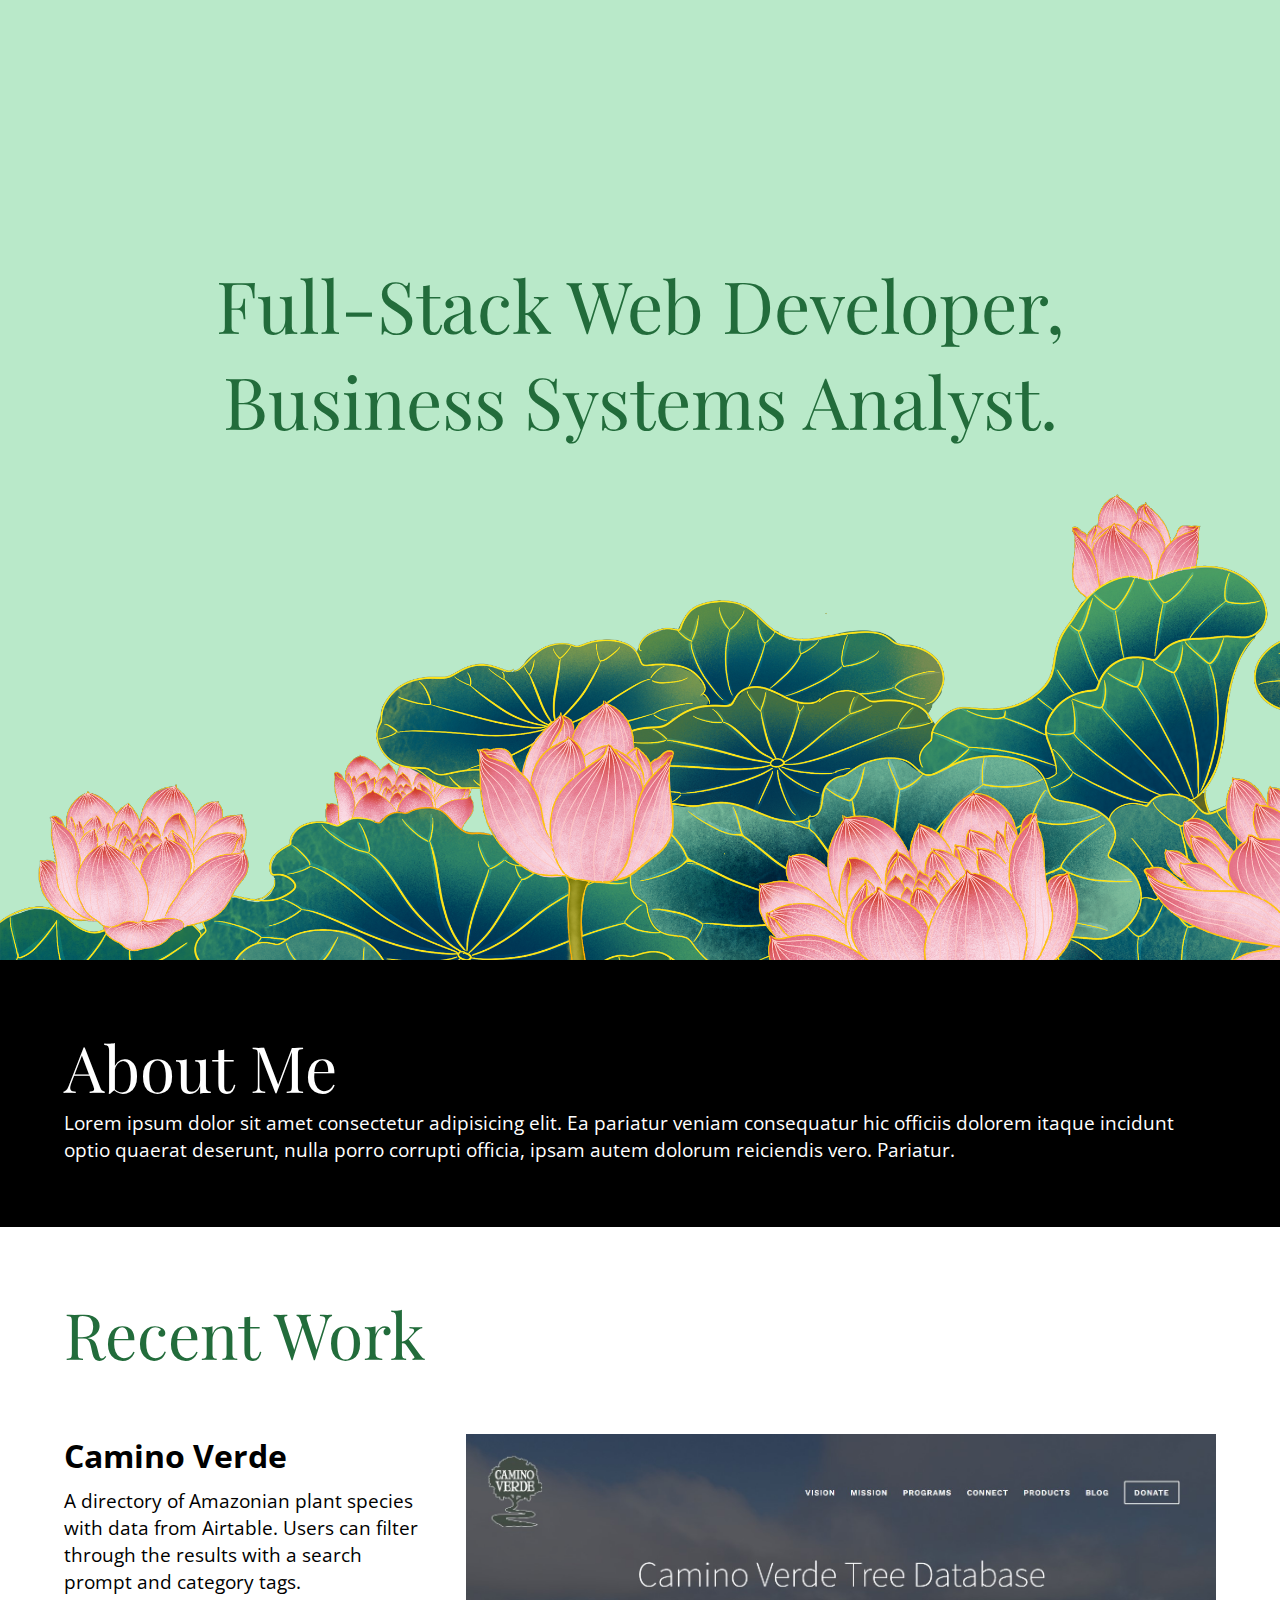
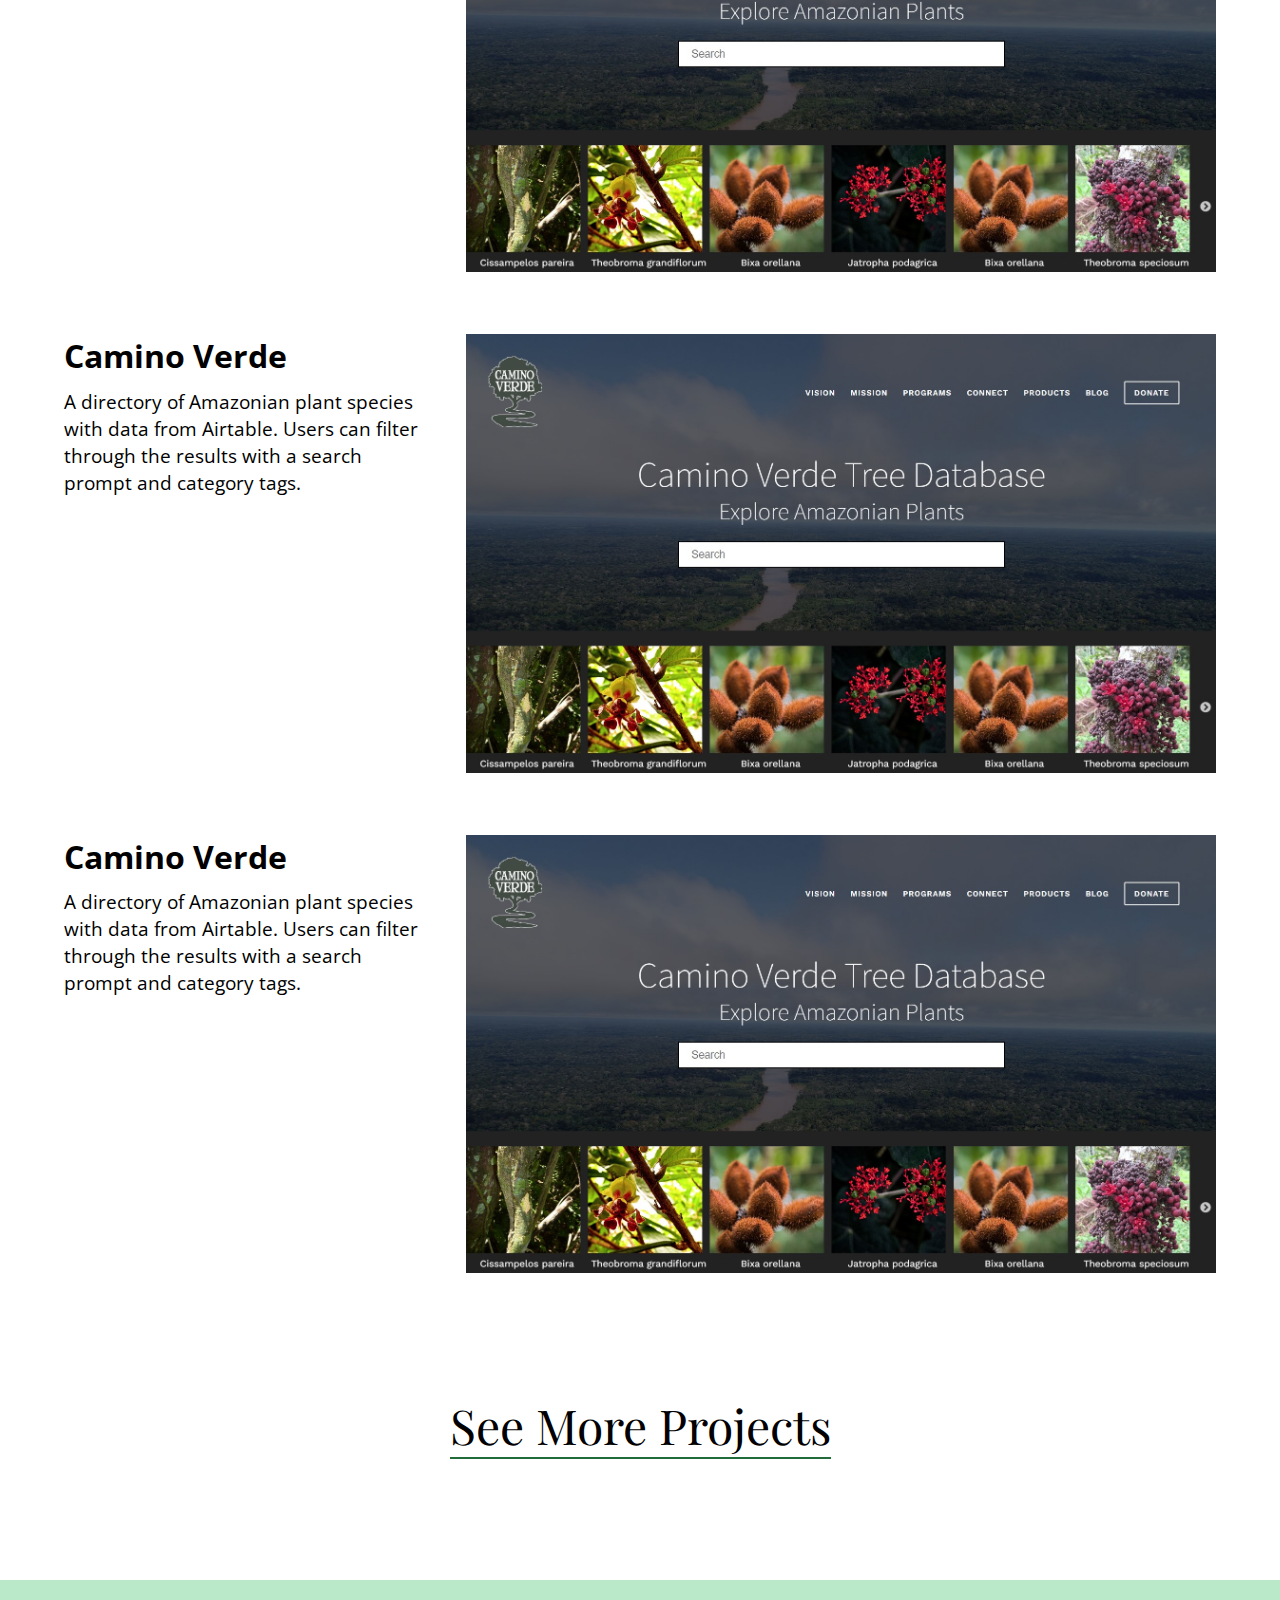
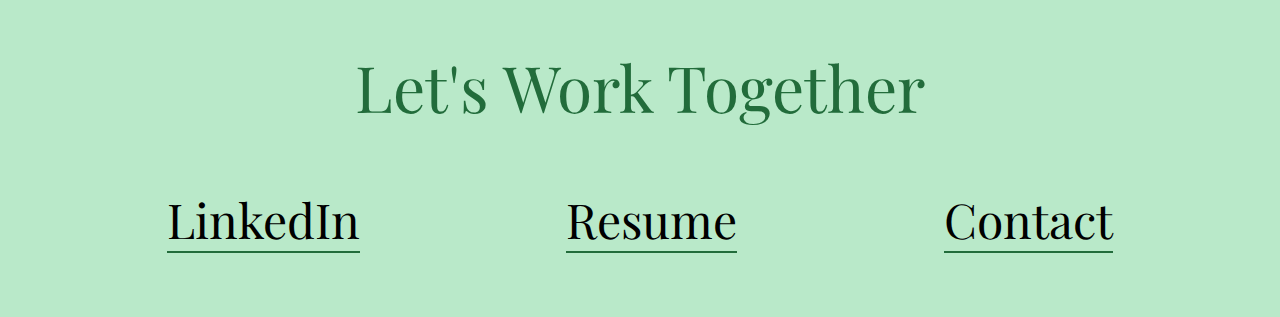
==== index.html @ 2a30552b "mobile responsive design of dev portfolio" ====
<!DOCTYPE html>
<html lang="en">
<head>
    <meta charset="UTF-8">
    <meta name="viewport" content="width=device-width, initial-scale=1.0">
    <link rel="stylesheet" href="style.css">
    <link rel="preconnect" href="https://fonts.googleapis.com">
    <link rel="preconnect" href="https://fonts.gstatic.com" crossorigin>
    <link href="https://fonts.googleapis.com/css2?family=Open+Sans:wght@400;600;700;800&family=Playfair+Display:wght@400;500&display=swap" rel="stylesheet">
    <title>Evelyn Nguyen</title>
</head>
<body>
    <header class="header">
        <div class="navbar"></div>
        <div class="header-content">
            <h1 class="hero-text green">Full-Stack Web Developer, Business Systems Analyst.</h1>
        </div>
    </header>
    <section class="about-section white">
        <h1>About Me</h1>
        <p>Lorem ipsum dolor sit amet consectetur adipisicing elit. Ea pariatur veniam consequatur hic officiis dolorem itaque incidunt optio quaerat deserunt, nulla porro corrupti officia, ipsam autem dolorum reiciendis vero. Pariatur.</p>
    </section>
    <section class="work-section">
        <h1 class="green">Recent Work</h1>
        <div class="projects">
            <div class="flex-left">
                <h2 class="project-title">Camino Verde</h2>
                <p class="project-info">A directory of Amazonian plant species with data from Airtable. Users can filter through the results with a search prompt and category tags.</p>
                <div class="tags"></div>
            </div>
            <div class="flex-right">
                <img class="project-image" src="CV_Hero.jpg" alt="">
            </div>
        </div>
        <div class="projects">
            <div class="flex-left">
                <h2 class="project-title">Camino Verde</h2>
                <p class="project-info">A directory of Amazonian plant species with data from Airtable. Users can filter through the results with a search prompt and category tags.</p>
                <div class="tags"></div>
            </div>
            <div class="flex-right">
                <img class="project-image" src="CV_Hero.jpg" alt="">
            </div>
        </div>
        <div class="projects">
            <div class="flex-left">
                <h2 class="project-title">Camino Verde</h2>
                <p class="project-info">A directory of Amazonian plant species with data from Airtable. Users can filter through the results with a search prompt and category tags.</p>
                <div class="tags"></div>
            </div>
            <div class="flex-right">
                <img class="project-image" src="CV_Hero.jpg" alt="">
            </div>
        </div>
        <h1 class="link-see-more">See More Projects</h1>
    </section>
    <section class="contact-section">
        <h1 class="green">Let's Work Together</h1>
        <div class="contact-links">
            <h2>LinkedIn</h2>
            <h2>Resume</h2>
            <h2>Contact</h2>
        </div>
    </section>
    <section class="footer"></section>
</body>
</html>
---- style.css ----
body, h1, h2, h3, p {
    margin: 0;
}

.green {
    color: #226C3B;
}

.white {
    color: white;
}

h1, h2 {
    font-family: 'Playfair Display', serif;
    font-weight: 400;
}

.project-title, p {
    font-family: 'Open Sans', sans-serif;
}

.about-section {
    background-color: black;
}

.link-see-more {
    width: fit-content;
    margin: auto;
    margin-top: 10%;
    margin-bottom: 5%;
    border-bottom: 2px solid #226C3B;
    font-size: 2rem;
}

.contact-links h2 {
    width: fit-content;
    border-bottom: 2px solid #226C3B;
    font-size: 2rem;
    margin: auto;
}

.contact-section {
    background-color: #B9E9C9;
    text-align: center;
}

h1 {
    font-size: 2.6rem;
}

.header {
    background-color: #B9E9C9;
    background-image: url('lotus2.png');
    background-repeat: no-repeat;
    background-size: cover;
    padding: 20% 9% 70%;
    text-align: center;
}

.about-section, .work-section, .contact-section {
    padding: 10% 5%;
}

.project-title {
    margin-top: 10%;
    font-weight: 700;
}

.project-info, .project-image {
    margin-top: 3%;
}

.project-image {
    width: 100%;
}

.contact-links {
    margin-top: 5%;
}

@media screen and (min-width: 425px) {
    
    .header {
        padding-bottom: 60%;
    }

    .hero-text {
        font-size: 2.8rem;
    }

    .project-title {
        margin-top: 5%;
    }
}

@media screen and (min-width: 600px) {

    .hero-text, h1 {
        font-size: 3.5rem;
    }

    .link-see-more {
        font-size: 3rem;
    }

    .contact-links h2 {
        font-size: 2.5rem;
    }
}

@media screen and (min-width: 768px) {

    .header {
        padding-bottom: 50%;
    }
    
    .hero-text {
        font-size: 4rem;
    }

    p {
        font-size: 1.2rem;
    }

    .project-title {
        font-size: 2rem;
    }

}

@media screen and (min-width: 1024px) {
    
    .header {
        padding-bottom: 40%;
    }

    .hero-text {
        font-size: 4.5rem;
    }

    h1 {
        font-size: 4rem;
    }

    .link-see-more, .contact-links h2 {
        font-size: 3rem;
    }

    .contact-links, .projects {
        display: flex;
    }

    .project-title, .project-image {
        margin: 0;
    }

    .projects {
        margin-top: 5%;
    }

    .flex-left {
        padding-right: 4%;
        width: 65%;
    }

    .about-section, .work-section, .contact-section {
        padding: 5%;
    }
}

@media screen and (min-width: 1440px) {
    
    .hero-text {
        font-size: 5.5rem;
    }

    h1 {
        font-size: 5rem;
    }

    .link-see-more, .contact-links h2 {
        font-size: 4rem;
    }

    .project-title {
        font-size: 3rem;
    }

    p {
        font-size: 1.7rem;
    }
}
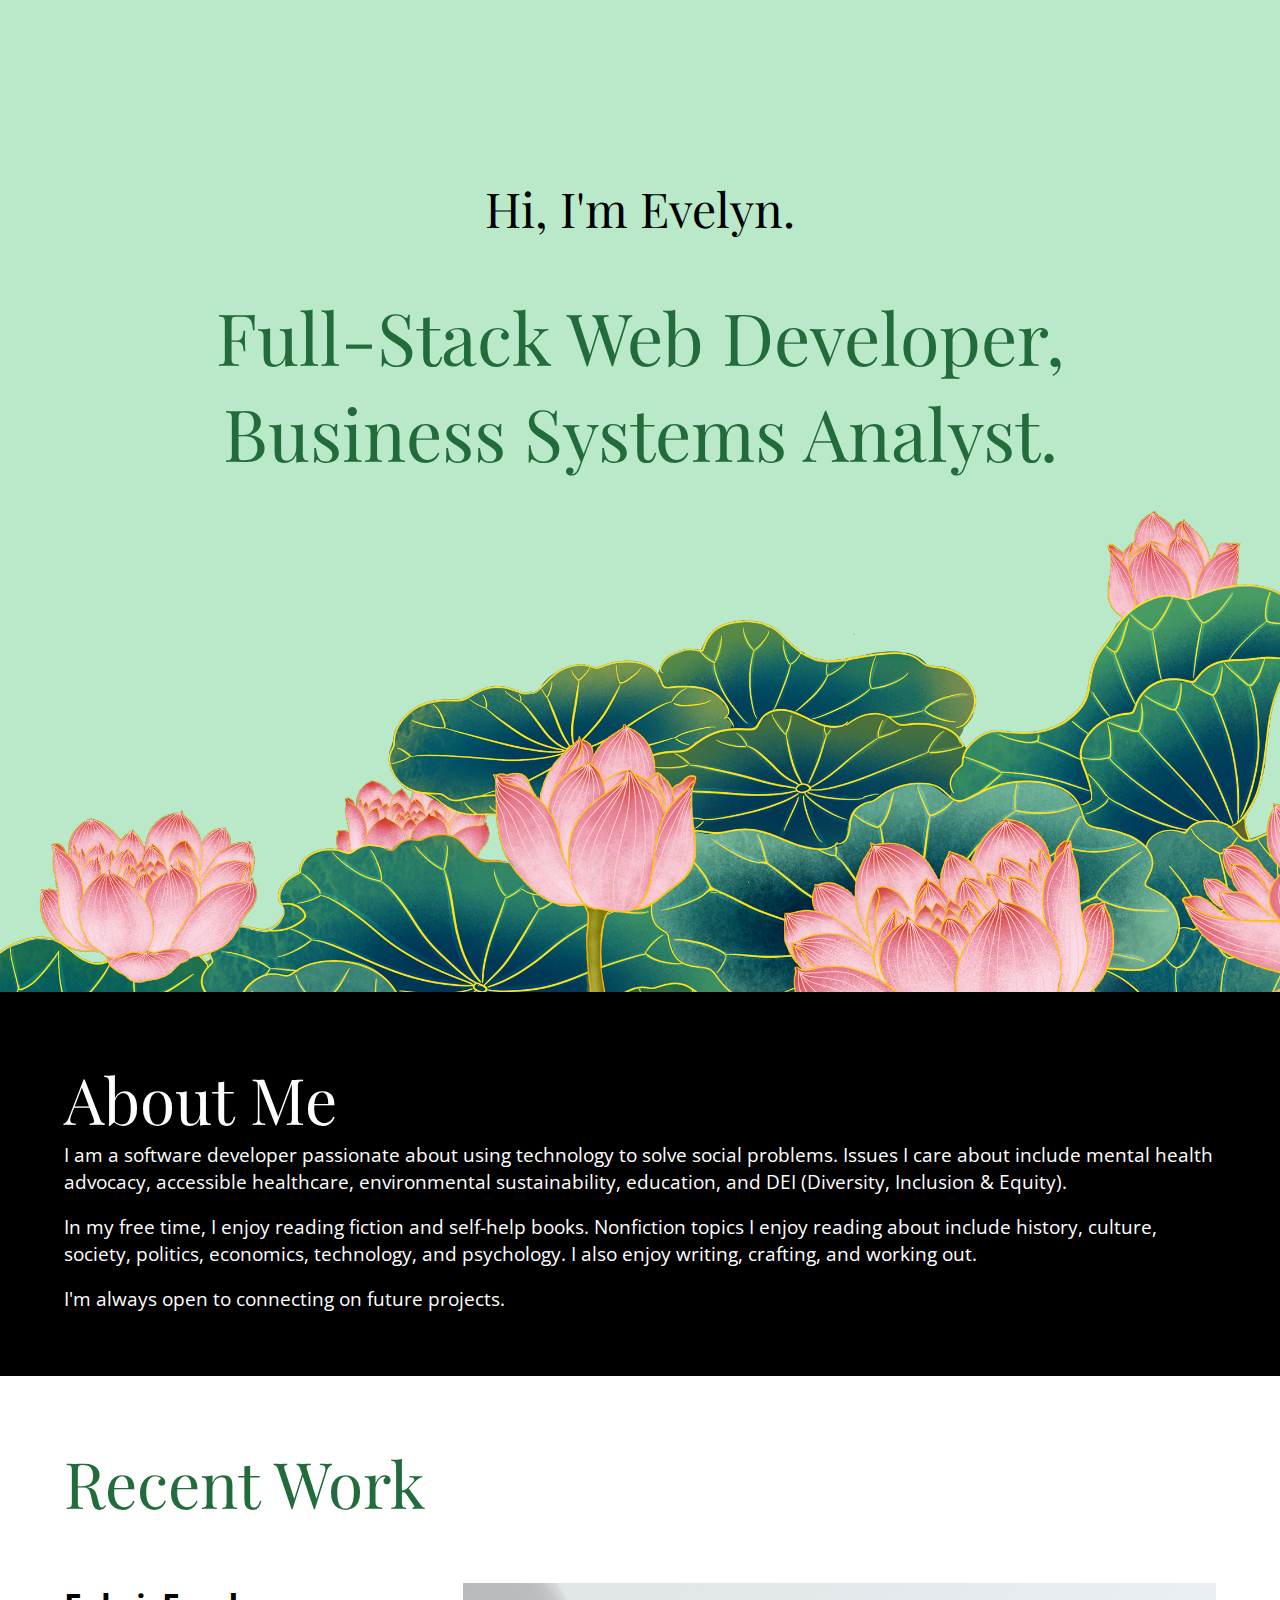
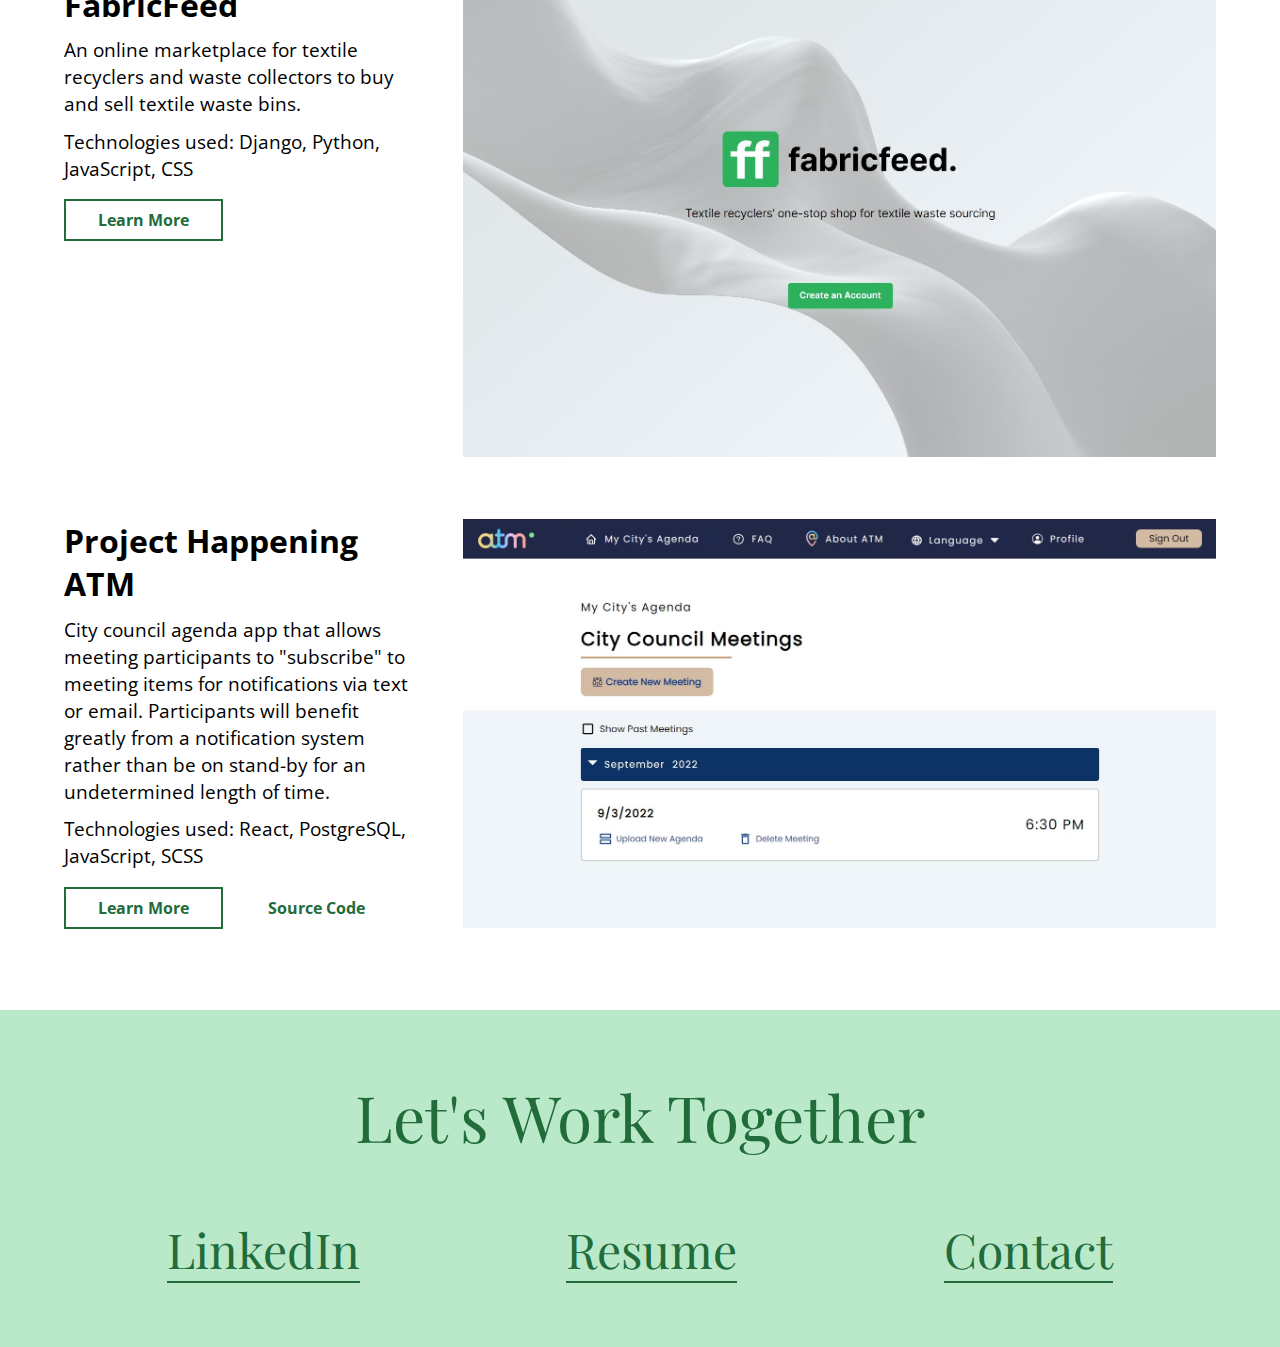
==== commit 3ba51525: "finished portfolio" ====
--- a/index.html
+++ b/index.html
@@ -13,53 +13,81 @@
     <header class="header">
         <div class="navbar"></div>
         <div class="header-content">
+            <h3>Hi, I'm Evelyn.</h3>
             <h1 class="hero-text green">Full-Stack Web Developer, Business Systems Analyst.</h1>
         </div>
     </header>
     <section class="about-section white">
         <h1>About Me</h1>
-        <p>Lorem ipsum dolor sit amet consectetur adipisicing elit. Ea pariatur veniam consequatur hic officiis dolorem itaque incidunt optio quaerat deserunt, nulla porro corrupti officia, ipsam autem dolorum reiciendis vero. Pariatur.</p>
+        <p>I am a software developer passionate about using technology to solve social problems. Issues I care about include mental health advocacy, accessible healthcare, environmental sustainability, education, and DEI (Diversity, Inclusion & Equity).</p>
+        <br>
+        <p>In my free time, I enjoy reading fiction and self-help books. Nonfiction topics I enjoy reading about include history, culture, society, politics, economics, technology, and psychology. I also enjoy writing, crafting, and working out.</p>
+        <br>
+        <p>I'm always open to connecting on future projects.</p>
     </section>
     <section class="work-section">
         <h1 class="green">Recent Work</h1>
         <div class="projects">
             <div class="flex-left">
-                <h2 class="project-title">Camino Verde</h2>
-                <p class="project-info">A directory of Amazonian plant species with data from Airtable. Users can filter through the results with a search prompt and category tags.</p>
-                <div class="tags"></div>
+                <h2 class="project-title">FabricFeed</h2>
+                <p class="project-info">An online marketplace for textile recyclers and waste collectors to buy and sell textile waste bins.</p>
+                <p class="project-info">Technologies used: Django, Python, JavaScript, CSS</p>
+                <div class="tags">
+                    <a href="fabricfeed.html">
+                        <button class="learn-more">Learn More</button>
+                    </a>
+                </div>
             </div>
             <div class="flex-right">
-                <img class="project-image" src="CV_Hero.jpg" alt="">
+                <img class="project-image" src="images/fabricfeed.jpg" alt="FabricFeed landing page">
             </div>
         </div>
+        <!-- <div class="projects">
+            <div class="flex-left">
+                <h2 class="project-title">Flowerpaedia</h2>
+                <p class="project-info">An online catalog about flowers and their symbolisms. Users can filter through the results with a search prompt and category tags.</p>
+                <p class="project-info">Technologies used: React, Airtable Web API, JavaScript, CSS</p>
+                <div class="tags">
+                    <button class="learn-more">Learn More</button>
+                    <button class="source-code">Source Code</button>
+                </div>
+            </div>
+            <div class="flex-right">
+                <img class="project-image" src="images/CV_Hero.jpg" alt="">
+            </div>
+        </div> -->
         <div class="projects">
             <div class="flex-left">
-                <h2 class="project-title">Camino Verde</h2>
-                <p class="project-info">A directory of Amazonian plant species with data from Airtable. Users can filter through the results with a search prompt and category tags.</p>
-                <div class="tags"></div>
+                <h2 class="project-title">Project Happening ATM</h2>
+                <p class="project-info">City council agenda app that allows meeting participants to "subscribe" to meeting items for notifications via text or email. Participants will benefit greatly from a notification system rather than be on stand-by for an undetermined length of time.</p>
+                <p class="project-info">Technologies used: React, PostgreSQL, JavaScript, SCSS</p>
+                <div class="tags">
+                    <a href="happening-atm.html">
+                        <button class="learn-more">Learn More</button>
+                    </a>
+                    <a href="https://github.com/codeforsanjose/project-happening-atm">
+                        <button class="source-code">Source Code</button>
+                    </a>
+                </div>
             </div>
             <div class="flex-right">
-                <img class="project-image" src="CV_Hero.jpg" alt="">
+                <img class="project-image" src="images/happening-atm-scrnsht.jpg" alt="Happening ATM landing page">
             </div>
         </div>
-        <div class="projects">
-            <div class="flex-left">
-                <h2 class="project-title">Camino Verde</h2>
-                <p class="project-info">A directory of Amazonian plant species with data from Airtable. Users can filter through the results with a search prompt and category tags.</p>
-                <div class="tags"></div>
-            </div>
-            <div class="flex-right">
-                <img class="project-image" src="CV_Hero.jpg" alt="">
-            </div>
-        </div>
-        <h1 class="link-see-more">See More Projects</h1>
+        <!-- <h1 class="link-see-more">See More Projects</h1> -->
     </section>
     <section class="contact-section">
         <h1 class="green">Let's Work Together</h1>
         <div class="contact-links">
-            <h2>LinkedIn</h2>
-            <h2>Resume</h2>
-            <h2>Contact</h2>
+            <a href="https://linkedin.com/in/evelyn-ngoc-nguyen">
+                <h2 class="contact-link">LinkedIn</h2>
+            </a>
+            <a href="pdf/EvelynNguyen_Resume_FrontendDeveloper.pdf" target="_blank">
+                <h2 class="contact-link">Resume</h2>
+            </a>
+            <a href="mailto:enguyen6208@gmail.com">
+                <h2 class="contact-link">Contact</h2>
+            </a>
         </div>
     </section>
     <section class="footer"></section>
--- a/style.css
+++ b/style.css
@@ -1,5 +1,9 @@
-body, h1, h2, h3, p {
+body, h1, h2, p {
     margin: 0;
+}
+
+a {
+    text-decoration: none;
 }
 
 .green {
@@ -10,17 +14,54 @@
     color: white;
 }
 
-h1, h2 {
+h1, h2, h3 {
     font-family: 'Playfair Display', serif;
     font-weight: 400;
 }
 
+h3 {
+    font-size: 3rem;
+}
+
 .project-title, p {
     font-family: 'Open Sans', sans-serif;
 }
 
 .about-section {
     background-color: black;
+}
+
+.learn-more, .source-code {
+    font-size: 1rem;
+    font-weight: 700;
+    color: #226C3B;
+    padding: 0.5rem 2rem;
+}
+
+.learn-more {
+    margin: 5% 0;
+    border: solid 2px #226C3B;
+    background-color: white;
+    font-family: 'Open Sans', sans-serif;
+}
+
+.learn-more:hover {
+    background-color: #226C3B;
+    color: white;
+    cursor: pointer;
+}
+
+.source-code {
+    margin: 5% 2%;
+    border: solid 2px white;
+    background-color: white;
+    font-family: 'Open Sans', sans-serif;
+}
+
+.source-code:hover {
+    cursor: pointer;
+    border: solid 2px #226C3B;
+
 }
 
 .link-see-more {
@@ -32,13 +73,23 @@
     font-size: 2rem;
 }
 
-.contact-links h2 {
+.contact-link {
     width: fit-content;
     border-bottom: 2px solid #226C3B;
     font-size: 2rem;
     margin: auto;
 }
 
+.contact-links a {
+    text-decoration: none;
+    color: #226C3B;
+}
+
+.contact-links a:hover {
+    color: white;
+    cursor: pointer;
+}
+
 .contact-section {
     background-color: #B9E9C9;
     text-align: center;
@@ -50,10 +101,10 @@
 
 .header {
     background-color: #B9E9C9;
-    background-image: url('lotus2.png');
+    background-image: url('images/lotus2.png');
     background-repeat: no-repeat;
     background-size: cover;
-    padding: 20% 9% 70%;
+    padding: 10% 9% 70%;
     text-align: center;
 }
 
@@ -76,6 +127,36 @@
 
 .contact-links {
     margin-top: 5%;
+    display: flex;
+    justify-content: space-around;
+}
+
+.project-header {
+    padding: 10% 10% 5%;
+    background-color: #B9E9C9;
+}
+
+.project-body {
+    padding: 5% 10%;
+}
+
+.title {
+    text-align: center;
+    margin-bottom: 1rem;
+}
+
+.content {
+    margin: 2rem 0;
+}
+
+.image-container {
+    width: 100%;
+    text-align: center;
+}
+
+.demo-image {
+    width: 80%;
+    margin-bottom: 1rem;
 }
 
 @media screen and (min-width: 425px) {
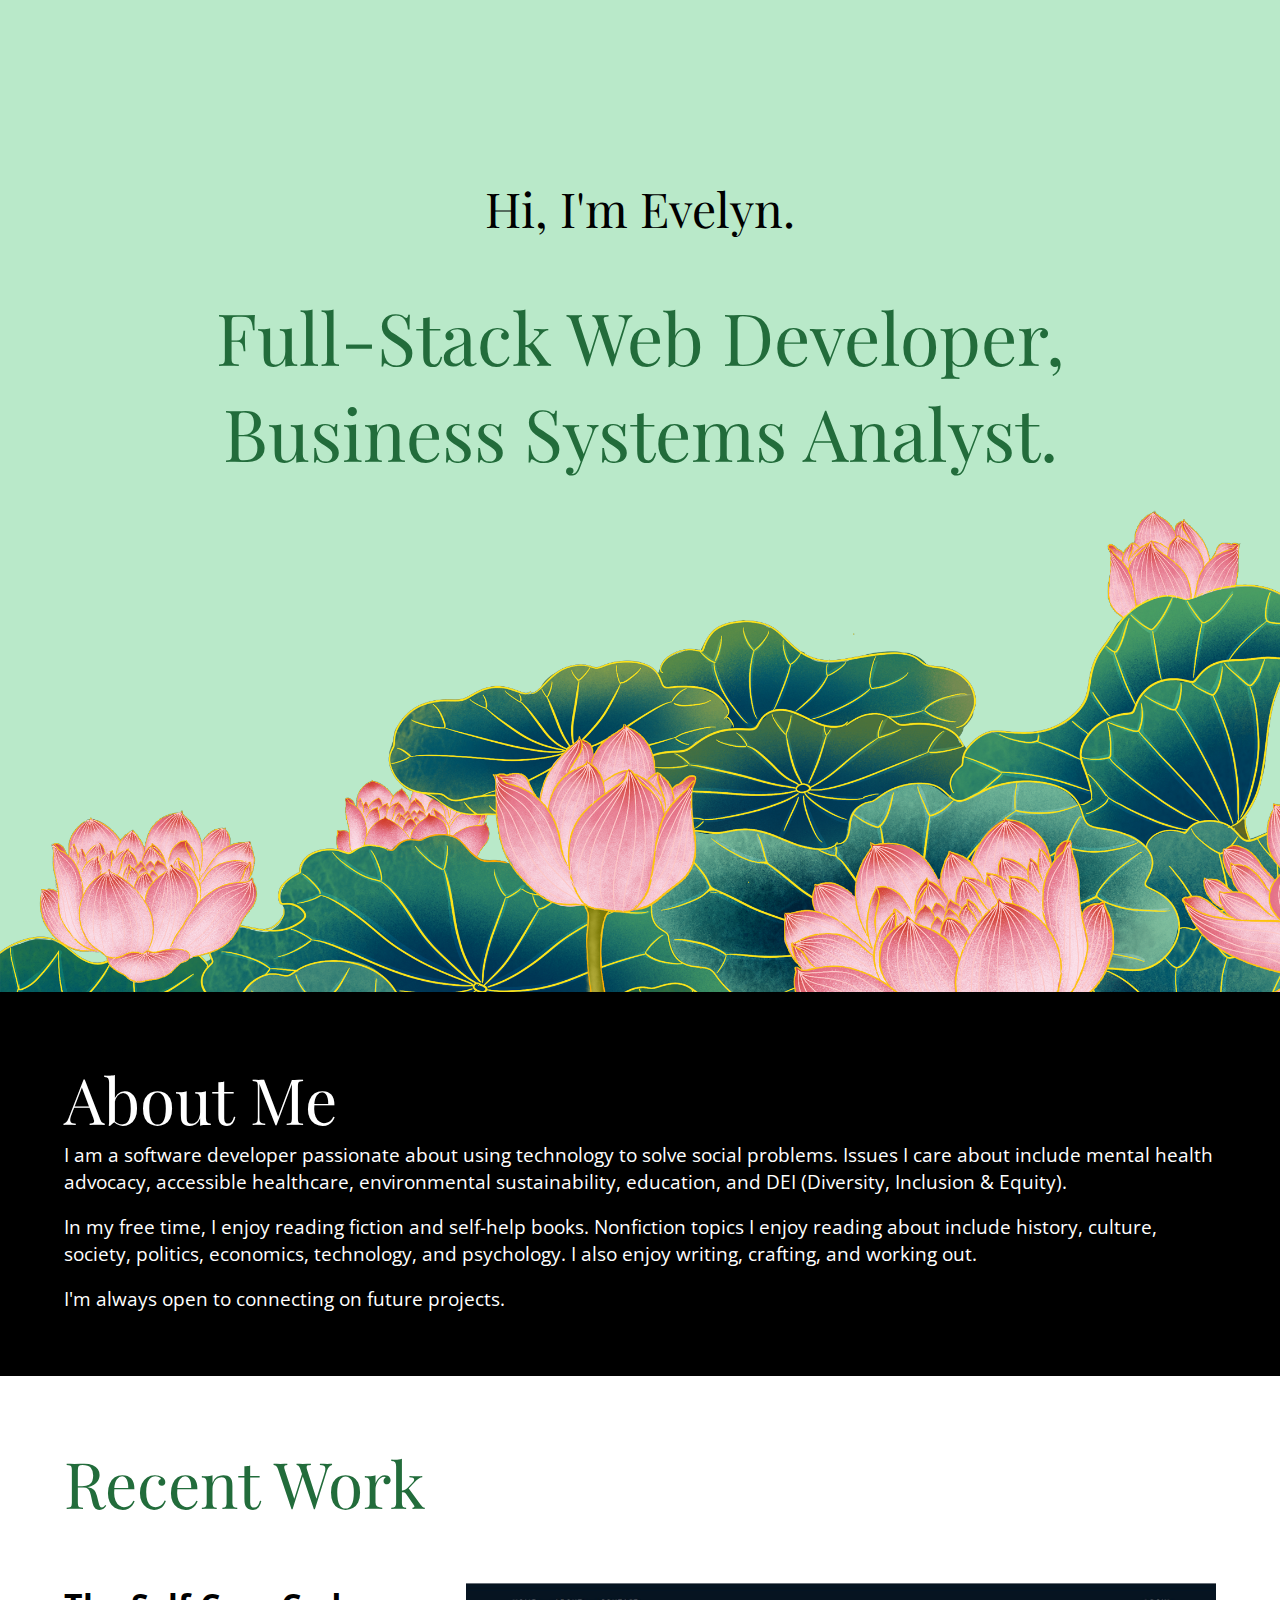
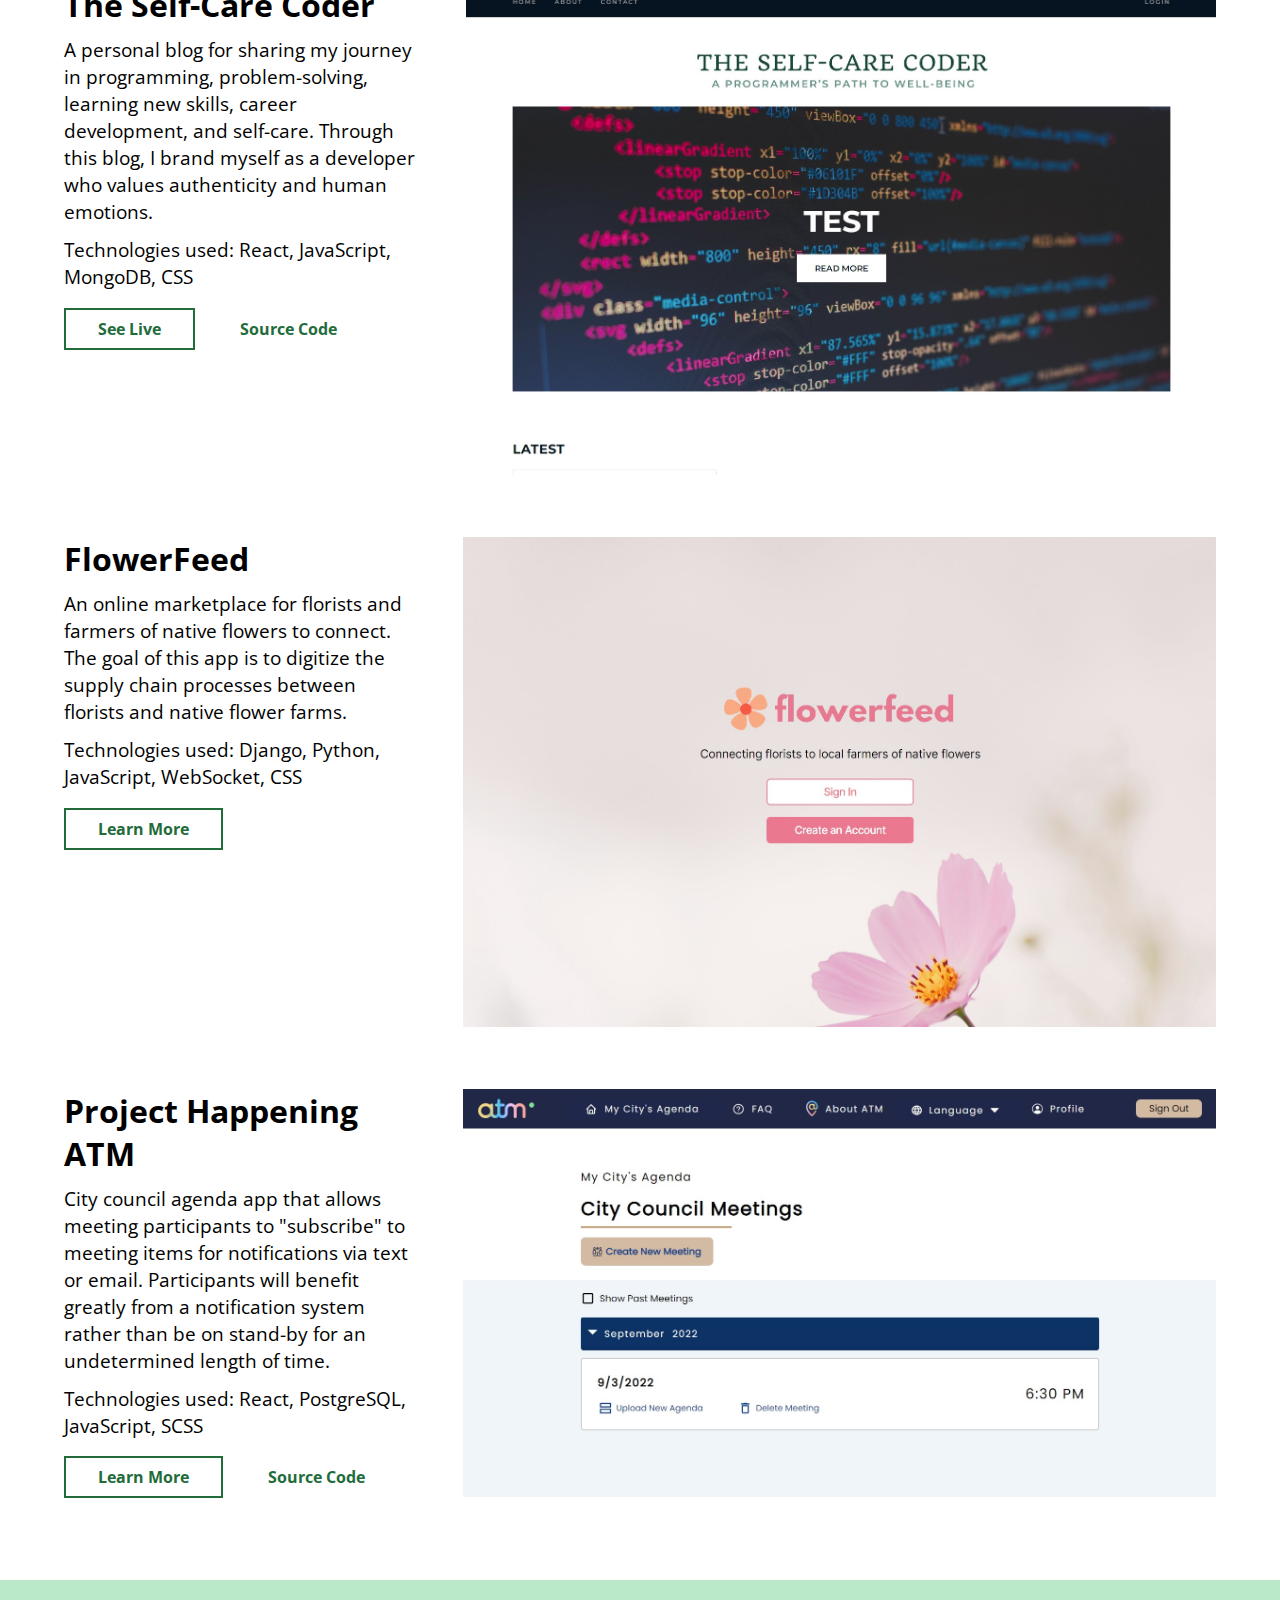
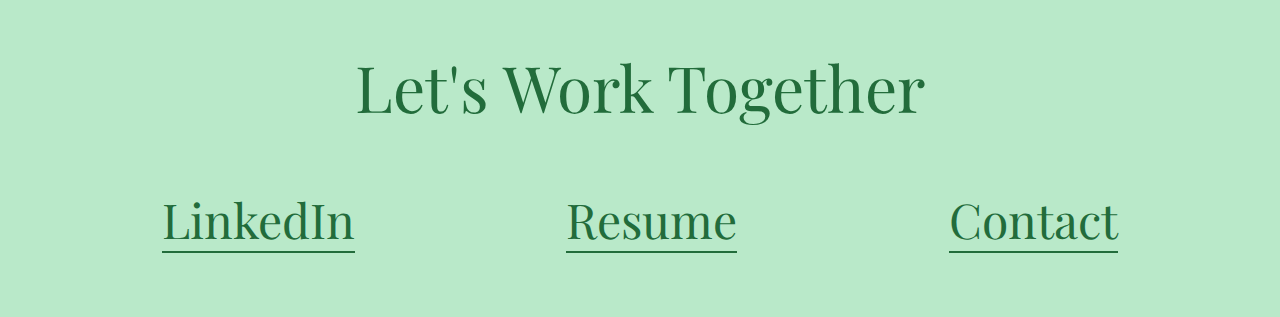
==== commit 82766b8c: "updated flowerfeed project, added blog project, styling changes" ====
--- a/index.html
+++ b/index.html
@@ -29,9 +29,27 @@
         <h1 class="green">Recent Work</h1>
         <div class="projects">
             <div class="flex-left">
-                <h2 class="project-title">FabricFeed</h2>
-                <p class="project-info">An online marketplace for textile recyclers and waste collectors to buy and sell textile waste bins.</p>
-                <p class="project-info">Technologies used: Django, Python, JavaScript, CSS</p>
+                <h2 class="project-title">The Self-Care Coder</h2>
+                <p class="project-info">A personal blog for sharing my journey in programming, problem-solving, learning new skills, career development, and self-care. Through this blog, I brand myself as a developer who values authenticity and human emotions.</p>
+                <p class="project-info">Technologies used: React, JavaScript, MongoDB, CSS</p>
+                <div class="tags">
+                    <a href="https://selfcarecoder.onrender.com">
+                        <button class="learn-more">See Live</button>
+                    </a>
+                    <a href="https://github.com/ENguyen25/healing-with-tech">
+                        <button class="source-code">Source Code</button>
+                    </a>
+                </div>
+            </div>
+            <div class="flex-right">
+                <img class="project-image" src="images/blog.jpg" alt="FlowerFeed landing page">
+            </div>
+        </div>
+        <div class="projects">
+            <div class="flex-left">
+                <h2 class="project-title">FlowerFeed</h2>
+                <p class="project-info">An online marketplace for florists and farmers of native flowers to connect. The goal of this app is to digitize the supply chain processes between florists and native flower farms.</p>
+                <p class="project-info">Technologies used: Django, Python, JavaScript, WebSocket, CSS</p>
                 <div class="tags">
                     <a href="fabricfeed.html">
                         <button class="learn-more">Learn More</button>
@@ -39,23 +57,9 @@
                 </div>
             </div>
             <div class="flex-right">
-                <img class="project-image" src="images/fabricfeed.jpg" alt="FabricFeed landing page">
+                <img class="project-image" src="images/flowerfeed.jpg" alt="FlowerFeed landing page">
             </div>
         </div>
-        <!-- <div class="projects">
-            <div class="flex-left">
-                <h2 class="project-title">Flowerpaedia</h2>
-                <p class="project-info">An online catalog about flowers and their symbolisms. Users can filter through the results with a search prompt and category tags.</p>
-                <p class="project-info">Technologies used: React, Airtable Web API, JavaScript, CSS</p>
-                <div class="tags">
-                    <button class="learn-more">Learn More</button>
-                    <button class="source-code">Source Code</button>
-                </div>
-            </div>
-            <div class="flex-right">
-                <img class="project-image" src="images/CV_Hero.jpg" alt="">
-            </div>
-        </div> -->
         <div class="projects">
             <div class="flex-left">
                 <h2 class="project-title">Project Happening ATM</h2>
--- a/style.css
+++ b/style.css
@@ -52,7 +52,6 @@
 }
 
 .source-code {
-    margin: 5% 2%;
     border: solid 2px white;
     background-color: white;
     font-family: 'Open Sans', sans-serif;
@@ -129,6 +128,8 @@
     margin-top: 5%;
     display: flex;
     justify-content: space-around;
+    flex-direction: column;
+    gap: 1rem;
 }
 
 .project-header {
@@ -157,6 +158,23 @@
 .demo-image {
     width: 80%;
     margin-bottom: 1rem;
+}
+
+.video-container {
+    position: relative;
+    overflow: hidden;
+    width: 100%;
+    padding-top: 56.25%;
+}
+
+.responsive-iframe {
+    position: absolute;
+    top: 0;
+    left: 0;
+    bottom: 0;
+    right: 0;
+    width: 100%;
+    height: 100%;
 }
 
 @media screen and (min-width: 425px) {
@@ -172,6 +190,10 @@
     .project-title {
         margin-top: 5%;
     }
+
+    .source-code {
+        margin: 5% 2%;
+    }
 }
 
 @media screen and (min-width: 600px) {
@@ -205,6 +227,15 @@
 
     .project-title {
         font-size: 2rem;
+    }
+
+    .project-body {
+        padding-left: 15%;
+        padding-right: 15%;
+    }
+
+    .contact-links {
+        flex-direction: row;
     }
 
 }
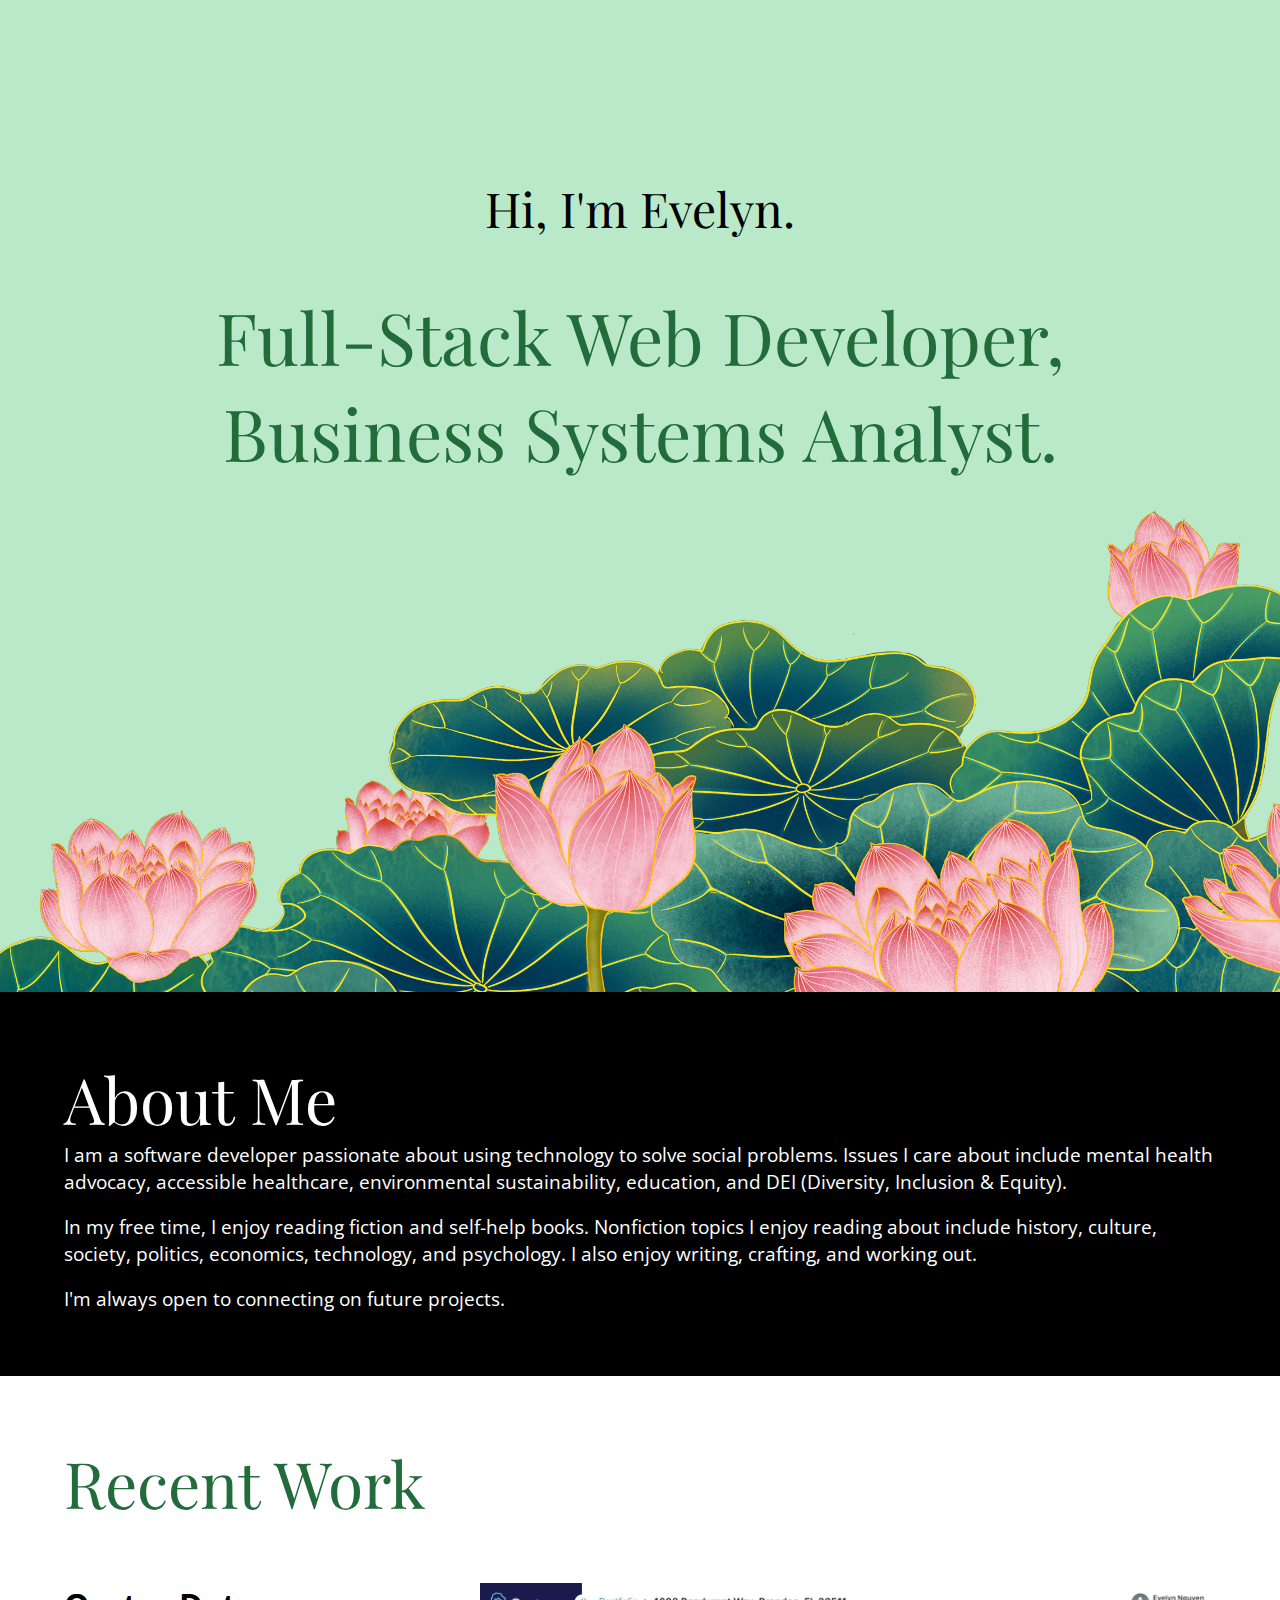
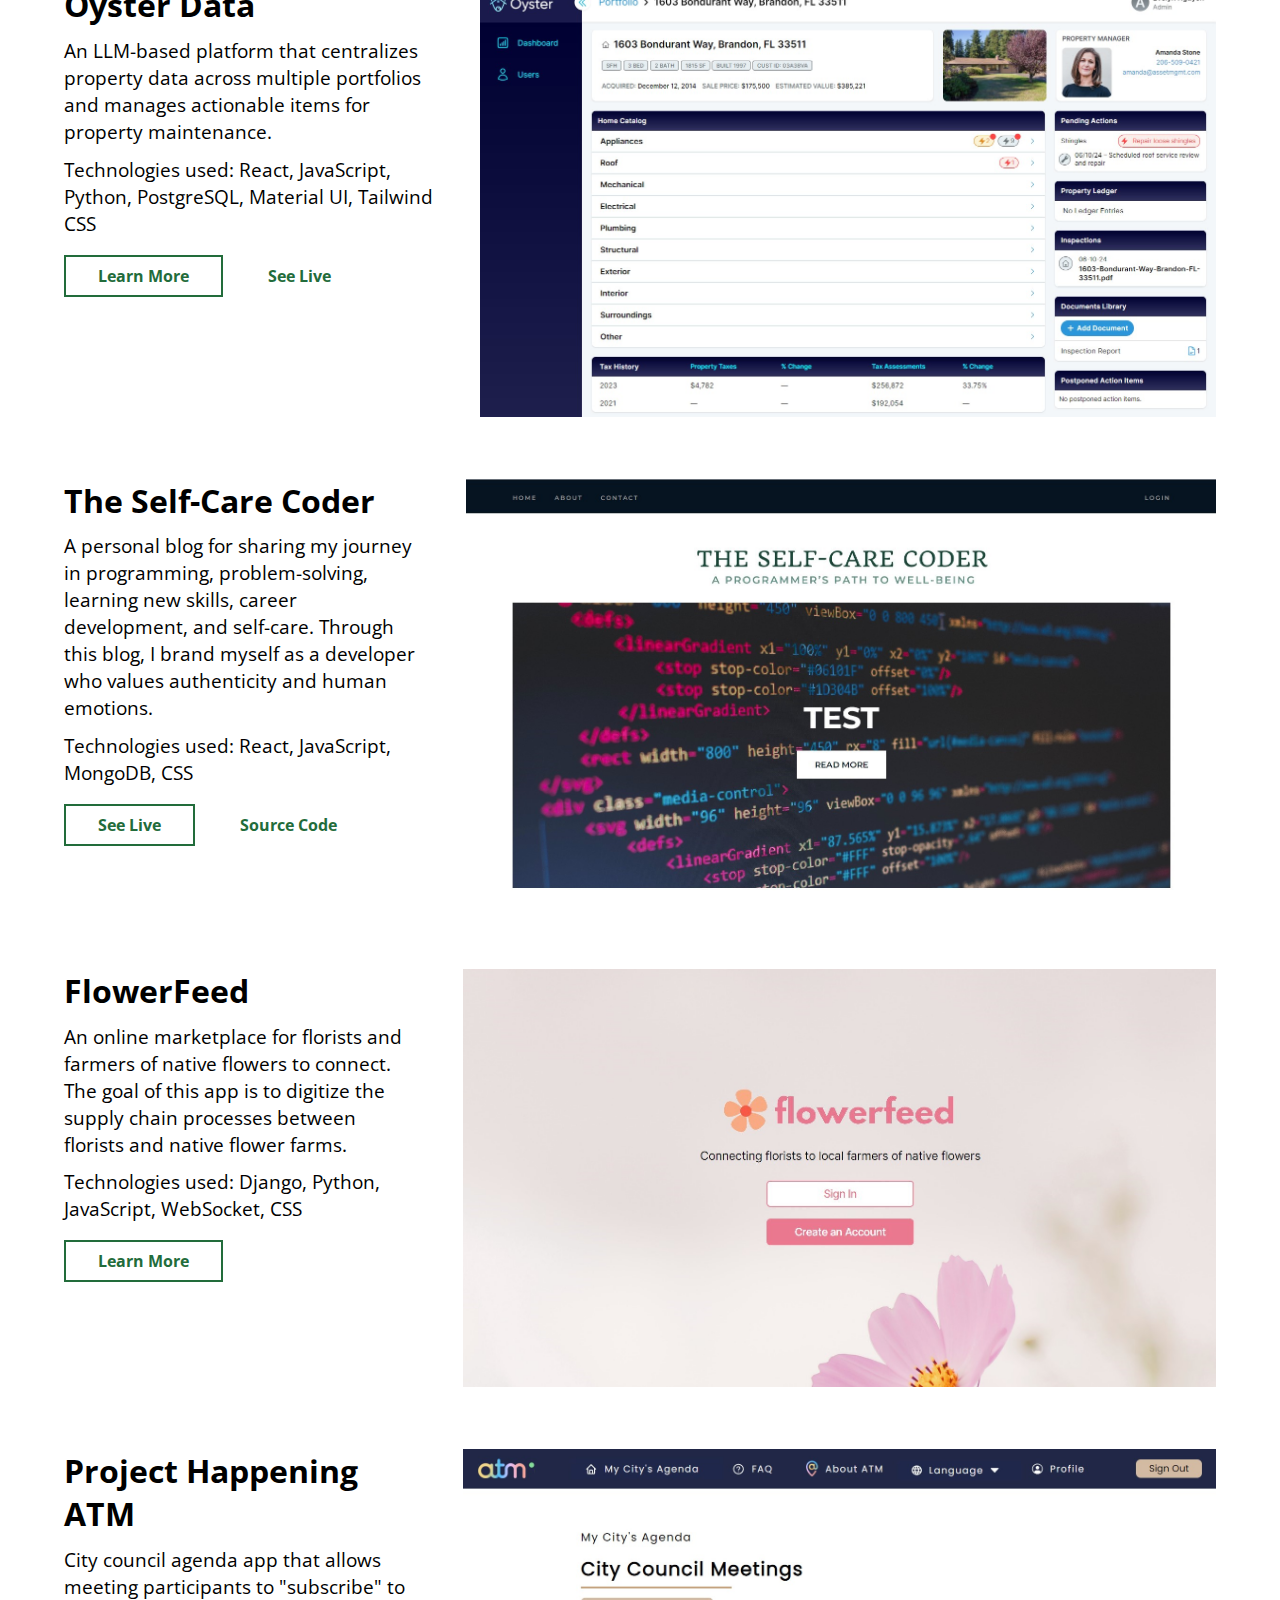
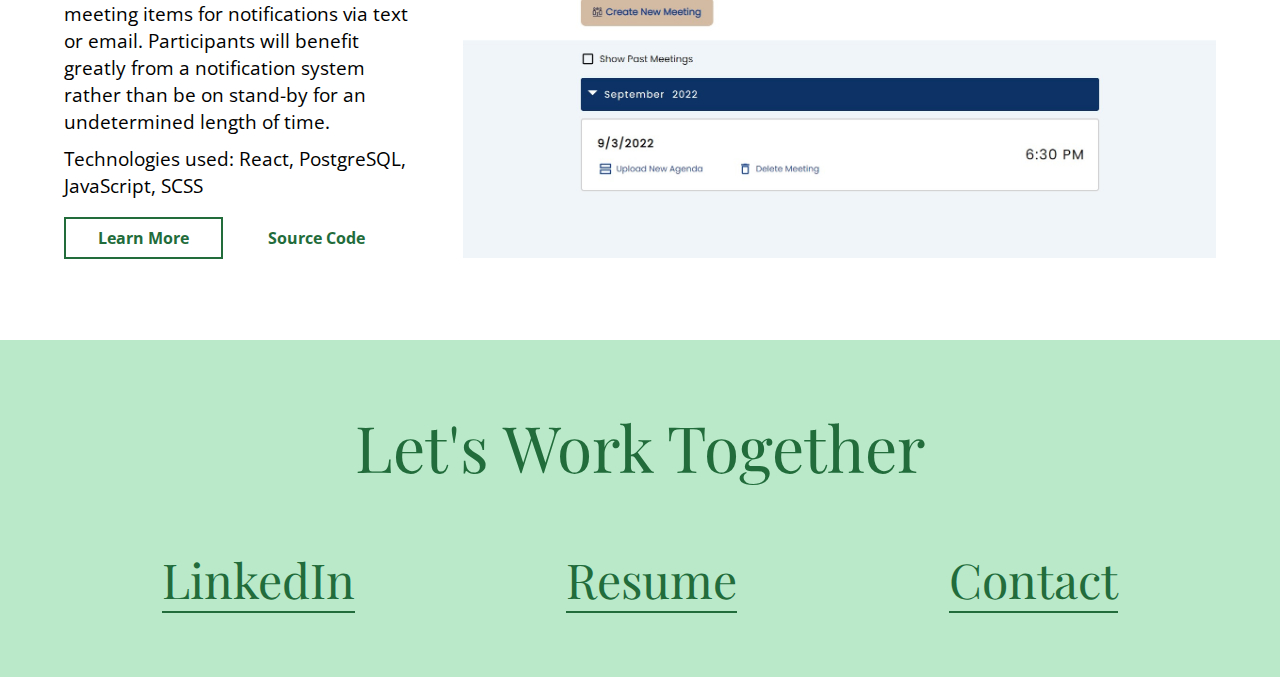
==== commit 4888b58a: "added oyster data experience" ====
--- a/index.html
+++ b/index.html
@@ -29,6 +29,24 @@
         <h1 class="green">Recent Work</h1>
         <div class="projects">
             <div class="flex-left">
+                <h2 class="project-title">Oyster Data</h2>
+                <p class="project-info">An LLM-based platform that centralizes property data across multiple portfolios and manages actionable items for property maintenance.</p>
+                <p class="project-info">Technologies used: React, JavaScript, Python, PostgreSQL, Material UI, Tailwind CSS</p>
+                <div class="tags">
+                    <a href="oyster-data.html">
+                        <button class="learn-more">Learn More</button>
+                    </a>
+                    <a href="https://demo.oysterdata.com">
+                        <button class="source-code">See Live</button>
+                    </a>
+                </div>
+            </div>
+            <div class="flex-right">
+                <img class="project-image" src="images/oyster-data.jpg" alt="Oyster Data property dashboard">
+            </div>
+        </div>
+        <div class="projects">
+            <div class="flex-left">
                 <h2 class="project-title">The Self-Care Coder</h2>
                 <p class="project-info">A personal blog for sharing my journey in programming, problem-solving, learning new skills, career development, and self-care. Through this blog, I brand myself as a developer who values authenticity and human emotions.</p>
                 <p class="project-info">Technologies used: React, JavaScript, MongoDB, CSS</p>
@@ -42,7 +60,7 @@
                 </div>
             </div>
             <div class="flex-right">
-                <img class="project-image" src="images/blog.jpg" alt="FlowerFeed landing page">
+                <img class="project-image" src="images/blog.jpg" alt="Self-care coder blog">
             </div>
         </div>
         <div class="projects">
--- a/style.css
+++ b/style.css
@@ -177,6 +177,10 @@
     height: 100%;
 }
 
+#prop-dash {
+    width: -webkit-fill-available;
+}
+
 @media screen and (min-width: 425px) {
     
     .header {
@@ -283,15 +287,15 @@
 @media screen and (min-width: 1440px) {
     
     .hero-text {
-        font-size: 5.5rem;
+        font-size: 5rem;
     }
 
     h1 {
-        font-size: 5rem;
+        font-size: 4.5rem;
     }
 
     .link-see-more, .contact-links h2 {
-        font-size: 4rem;
+        font-size: 3.5rem;
     }
 
     .project-title {
@@ -299,6 +303,6 @@
     }
 
     p {
-        font-size: 1.7rem;
-    }
-}
+        font-size: 1.4rem;
+    }
+}
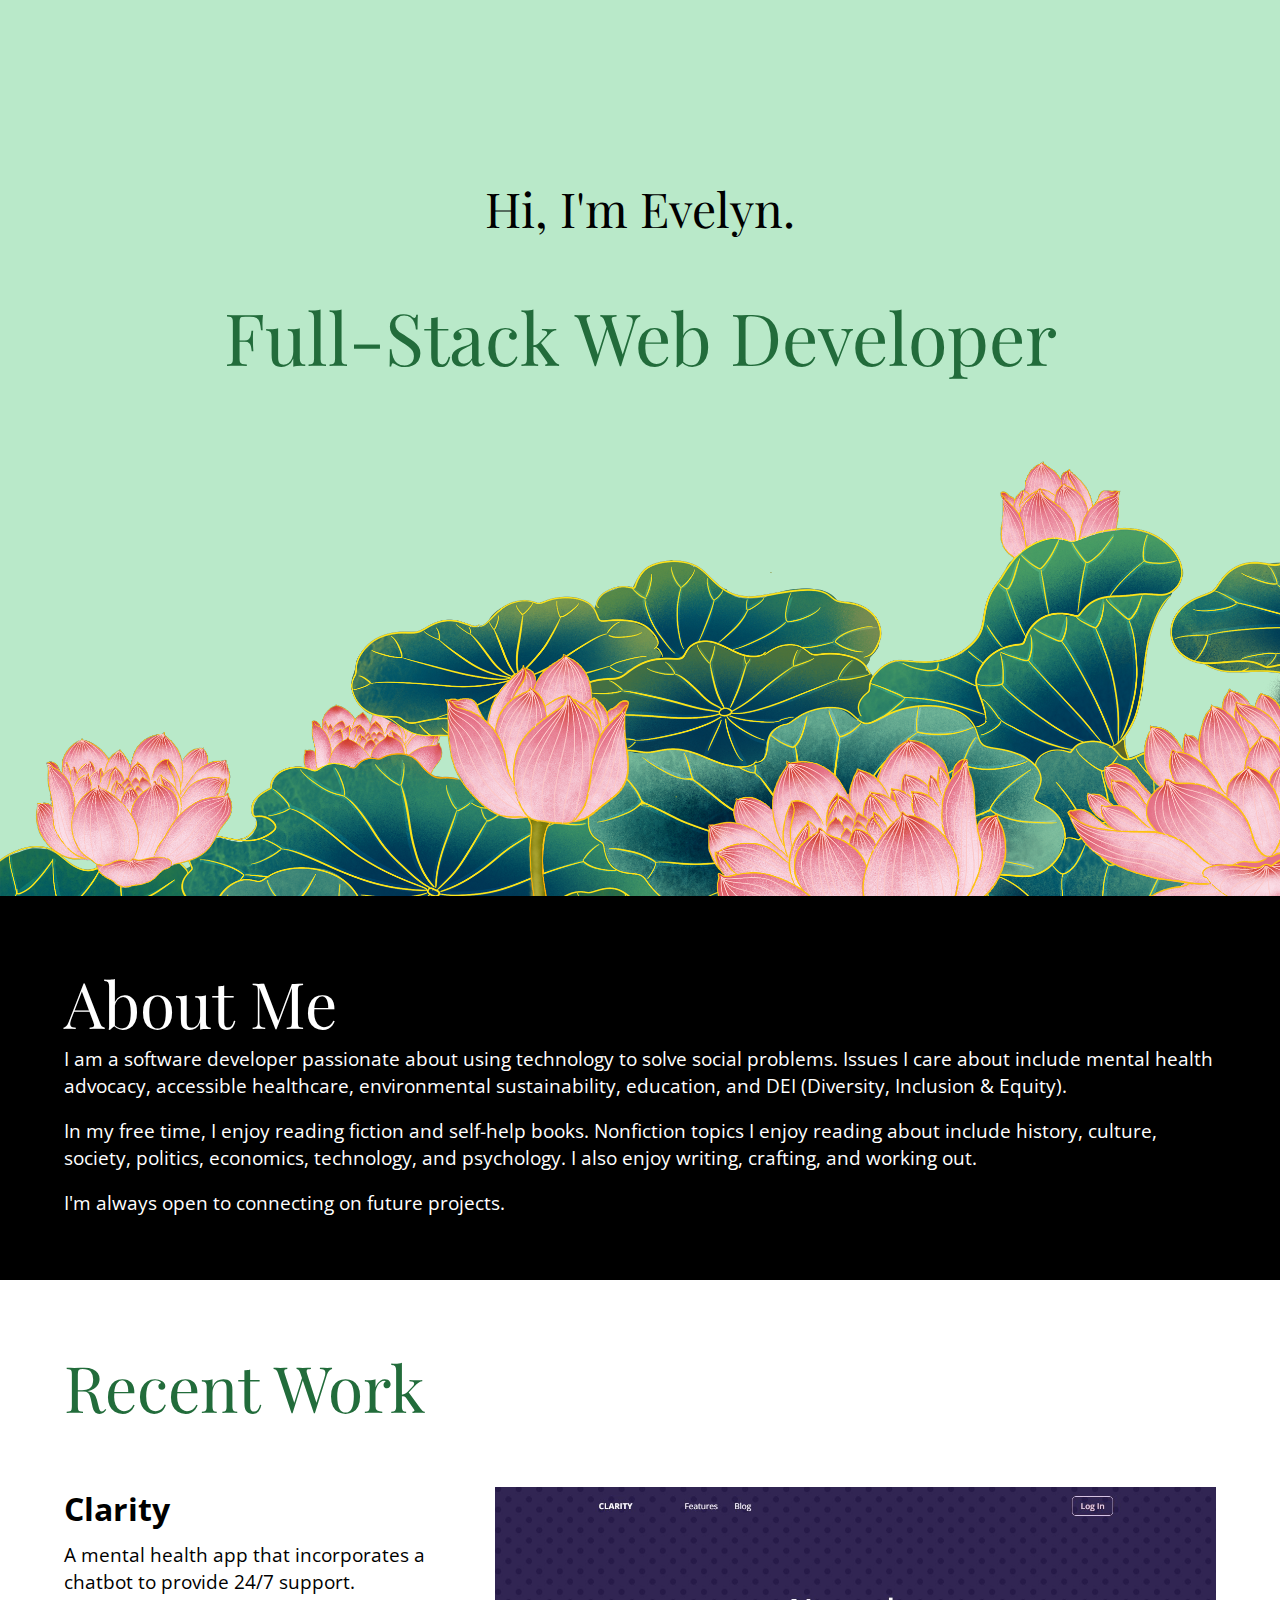
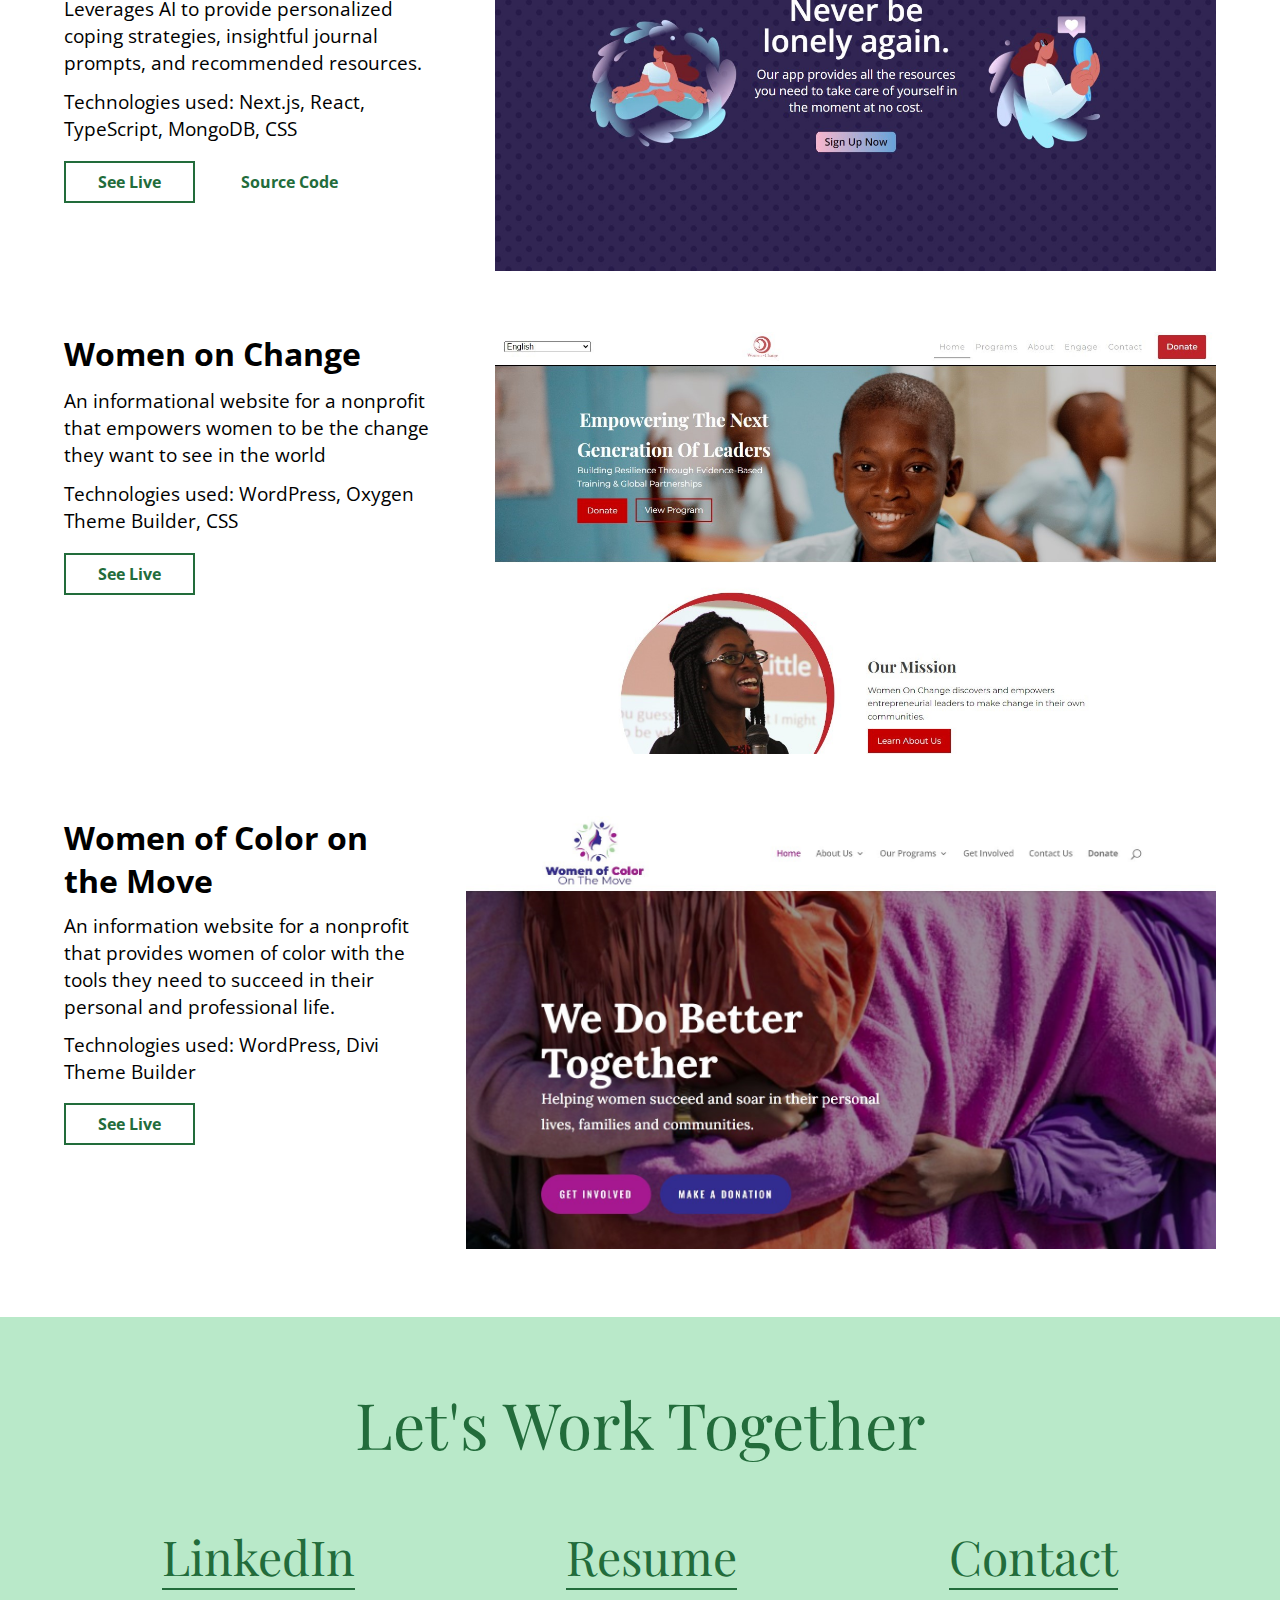
==== commit 9ec47ac1: "highlight visual websites" ====
--- a/index.html
+++ b/index.html
@@ -14,7 +14,7 @@
         <div class="navbar"></div>
         <div class="header-content">
             <h3>Hi, I'm Evelyn.</h3>
-            <h1 class="hero-text green">Full-Stack Web Developer, Business Systems Analyst.</h1>
+            <h1 class="hero-text green">Full-Stack Web Developer</h1>
         </div>
     </header>
     <section class="about-section white">
@@ -28,6 +28,72 @@
     <section class="work-section">
         <h1 class="green">Recent Work</h1>
         <div class="projects">
+            <div class="flex-left">
+                <h2 class="project-title">Clarity</h2>
+                <p class="project-info">A mental health app that incorporates a chatbot to provide 24/7 support. Leverages AI to provide personalized coping strategies, insightful journal prompts, and recommended resources.</p>
+                    <p class="project-info">Technologies used: Next.js, React, TypeScript, MongoDB, CSS</p>
+                    <div class="tags">
+                        <a href="https://clarity-chatbot-app.vercel.app/">
+                            <button class="learn-more">See Live</button>
+                        </a>
+                        <a href="https://github.com/ENguyen25/mental-health-chatbot">
+                            <button class="source-code">Source Code</button>
+                        </a>
+                    </div>
+                </div>
+                <div class="flex-right">
+                    <img class="project-image" src="images/clarity.jpg" alt="clarity mental health app">
+                </div>
+            </div>
+            <div class="projects">
+                <div class="flex-left">
+                    <h2 class="project-title">Women on Change</h2>
+                    <p class="project-info">An informational website for a nonprofit that empowers women to be the change they want to see in the world</p>
+                    <p class="project-info">Technologies used: WordPress, Oxygen Theme Builder, CSS</p>
+                    <div class="tags">
+                        <a href="https://womenonchange.org">
+                            <button class="learn-more">See Live</button>
+                        </a>
+                    </div>
+                </div>
+                <div class="flex-right">
+                    <img class="project-image" src="images/women-on-change.jpg" alt="Women on Change website">
+                </div>
+            </div>
+            <div class="projects">
+                <div class="flex-left">
+                    <h2 class="project-title">Women of Color on the Move</h2>
+                    <p class="project-info">An information website for a nonprofit that provides women of color with the tools they need to succeed in their personal and professional life.</p>
+                    <p class="project-info">Technologies used: WordPress, Divi Theme Builder</p>
+                    <div class="tags">
+                        <a href="https://womenofcoloronthemove.org">
+                            <button class="learn-more">See Live</button>
+                        </a>
+                    </div>
+                </div>
+                <div class="flex-right">
+                    <img class="project-image" src="images/wocotm.jpg" alt="women of color on the move website">
+                </div>
+            </div>
+            <!-- <div class="projects">
+                <div class="flex-left">
+                    <h2 class="project-title">The Self-Care Coder</h2>
+                    <p class="project-info">A personal blog for sharing my journey in programming, problem-solving, learning new skills, career development, and self-care. Through this blog, I brand myself as a developer who values authenticity and human emotions.</p>
+                    <p class="project-info">Technologies used: React, JavaScript, MongoDB, CSS</p>
+                    <div class="tags">
+                        <a href="https://selfcarecoder.onrender.com">
+                            <button class="learn-more">See Live</button>
+                        </a>
+                        <a href="https://github.com/ENguyen25/healing-with-tech">
+                            <button class="source-code">Source Code</button>
+                        </a>
+                    </div>
+                </div>
+                <div class="flex-right">
+                    <img class="project-image" src="images/blog.jpg" alt="Self-care coder blog">
+                </div>
+            </div> -->
+            <!-- <div class="projects">
             <div class="flex-left">
                 <h2 class="project-title">Oyster Data</h2>
                 <p class="project-info">An LLM-based platform that centralizes property data across multiple portfolios and manages actionable items for property maintenance.</p>
@@ -47,24 +113,6 @@
         </div>
         <div class="projects">
             <div class="flex-left">
-                <h2 class="project-title">The Self-Care Coder</h2>
-                <p class="project-info">A personal blog for sharing my journey in programming, problem-solving, learning new skills, career development, and self-care. Through this blog, I brand myself as a developer who values authenticity and human emotions.</p>
-                <p class="project-info">Technologies used: React, JavaScript, MongoDB, CSS</p>
-                <div class="tags">
-                    <a href="https://selfcarecoder.onrender.com">
-                        <button class="learn-more">See Live</button>
-                    </a>
-                    <a href="https://github.com/ENguyen25/healing-with-tech">
-                        <button class="source-code">Source Code</button>
-                    </a>
-                </div>
-            </div>
-            <div class="flex-right">
-                <img class="project-image" src="images/blog.jpg" alt="Self-care coder blog">
-            </div>
-        </div>
-        <div class="projects">
-            <div class="flex-left">
                 <h2 class="project-title">FlowerFeed</h2>
                 <p class="project-info">An online marketplace for florists and farmers of native flowers to connect. The goal of this app is to digitize the supply chain processes between florists and native flower farms.</p>
                 <p class="project-info">Technologies used: Django, Python, JavaScript, WebSocket, CSS</p>
@@ -77,8 +125,8 @@
             <div class="flex-right">
                 <img class="project-image" src="images/flowerfeed.jpg" alt="FlowerFeed landing page">
             </div>
-        </div>
-        <div class="projects">
+        </div> -->
+        <!-- <div class="projects">
             <div class="flex-left">
                 <h2 class="project-title">Project Happening ATM</h2>
                 <p class="project-info">City council agenda app that allows meeting participants to "subscribe" to meeting items for notifications via text or email. Participants will benefit greatly from a notification system rather than be on stand-by for an undetermined length of time.</p>
@@ -95,7 +143,7 @@
             <div class="flex-right">
                 <img class="project-image" src="images/happening-atm-scrnsht.jpg" alt="Happening ATM landing page">
             </div>
-        </div>
+        </div> -->
         <!-- <h1 class="link-see-more">See More Projects</h1> -->
     </section>
     <section class="contact-section">
